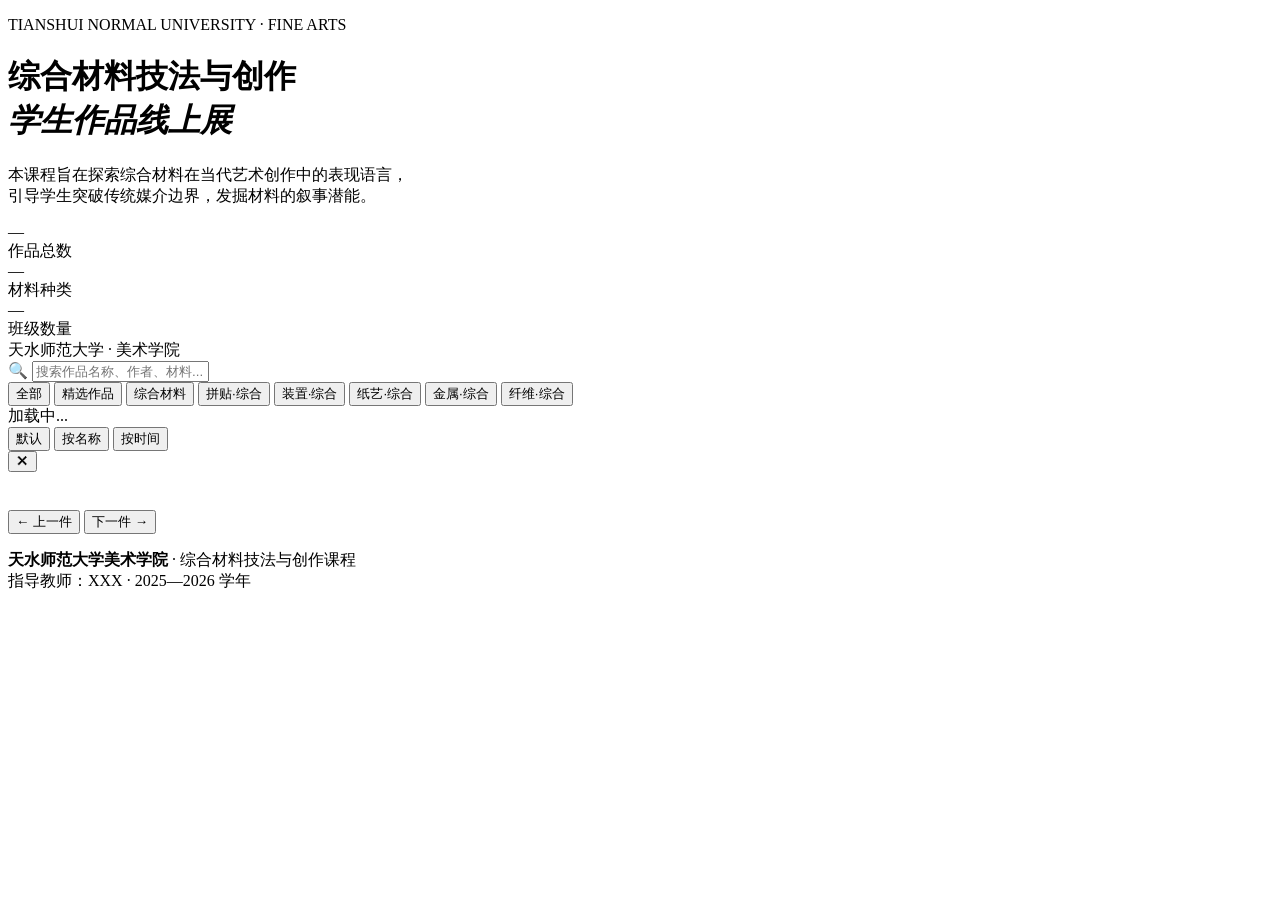
==== index.html @ 0d575ca8 "??? index.html" ====
<!DOCTYPE html>
<html lang="zh-CN">
<head>
  <meta charset="UTF-8">
  <meta name="viewport" content="width=device-width, initial-scale=1.0">
  <meta name="description" content="天水师范大学美术学院 · 综合材料技法与创作课程学生作品线上展">
  <title>综合材料技法与创作 · 学生作品展</title>

  <!-- 字体 -->
  <link rel="preconnect" href="https://fonts.googleapis.com">
  <link rel="preconnect" href="https://fonts.gstatic.com" crossorigin>
  <link href="https://fonts.googleapis.com/css2?family=Noto+Serif+SC:wght@400;600;700&family=Noto+Sans+SC:wght@300;400;500;700&display=swap" rel="stylesheet">

  <!-- 样式 -->
  <link rel="stylesheet" href="css/style.css">
</head>
<body>

  <!-- ===== Header ===== -->
  <header class="site-header">
    <div class="hero">
      <p class="hero-subtitle">TIANSHUI NORMAL UNIVERSITY · FINE ARTS</p>
      <h1 class="hero-title">综合材料技法与创作<br><em>学生作品线上展</em></h1>
      <p class="hero-desc">
        本课程旨在探索综合材料在当代艺术创作中的表现语言，<br>
        引导学生突破传统媒介边界，发掘材料的叙事潜能。
      </p>
    </div>
    <div class="stats-bar">
      <div class="stat-item">
        <div class="stat-number" id="stat-total">—</div>
        <div class="stat-label">作品总数</div>
      </div>
      <div class="stat-item">
        <div class="stat-number" id="stat-mediums">—</div>
        <div class="stat-label">材料种类</div>
      </div>
      <div class="stat-item">
        <div class="stat-number" id="stat-classes">—</div>
        <div class="stat-label">班级数量</div>
      </div>
    </div>
  </header>

  <!-- ===== Navigation ===== -->
  <nav class="main-nav">
    <div class="nav-inner">
      <div class="nav-brand">天水师范大学 <span>· 美术学院</span></div>
    </div>
  </nav>

  <!-- ===== Filter ===== -->
  <section class="filter-section">
    <div class="filter-inner">
      <div class="search-box">
        <span class="search-icon">🔍</span>
        <input type="text" id="search-input" placeholder="搜索作品名称、作者、材料..." autocomplete="off">
      </div>
      <div class="filter-tags">
        <button class="filter-btn active" data-filter="all">全部</button>
        <button class="filter-btn" data-filter="featured">精选作品</button>
        <button class="filter-btn" data-filter="综合材料">综合材料</button>
        <button class="filter-btn" data-filter="拼贴·综合">拼贴·综合</button>
        <button class="filter-btn" data-filter="装置·综合">装置·综合</button>
        <button class="filter-btn" data-filter="纸艺·综合">纸艺·综合</button>
        <button class="filter-btn" data-filter="金属·综合">金属·综合</button>
        <button class="filter-btn" data-filter="纤维·综合">纤维·综合</button>
      </div>
    </div>
  </section>

  <!-- ===== Gallery ===== -->
  <main class="gallery-section">
    <div class="gallery-header">
      <div class="gallery-count" id="result-count">加载中...</div>
      <div class="sort-btns">
        <button class="sort-btn active" data-sort="default">默认</button>
        <button class="sort-btn" data-sort="name">按名称</button>
        <button class="sort-btn" data-sort="date">按时间</button>
      </div>
    </div>

    <!-- Grid -->
    <div class="grid" id="gallery-grid">
      <!-- Cards rendered by JS -->
    </div>

    <!-- Empty State -->
    <div class="empty-state" id="empty-state" style="display:none">
      <div class="empty-icon">🔍</div>
      <p>没有找到匹配的作品<br><span style="font-size:0.85rem;opacity:0.6">试试调整搜索条件或筛选分类</span></p>
    </div>
  </main>

  <!-- ===== Lightbox ===== -->
  <div class="lightbox" id="lightbox" role="dialog" aria-label="作品详情">
    <button class="lightbox-close" id="lb-close" aria-label="关闭">✕</button>
    <div class="lightbox-content">
      <div class="lightbox-image">
        <img id="lb-image" src="" alt="">
      </div>
      <div class="lightbox-info">
        <h2 class="lb-title" id="lb-title"></h2>
        <p class="lb-student" id="lb-student"></p>
        <div class="lb-meta" id="lb-meta"></div>
        <p class="lb-desc" id="lb-desc"></p>
        <div class="lightbox-nav">
          <button class="lb-nav-btn disabled" id="lb-prev">← 上一件</button>
          <button class="lb-nav-btn disabled" id="lb-next">下一件 →</button>
        </div>
      </div>
    </div>
  </div>

  <!-- ===== Footer ===== -->
  <footer class="site-footer">
    <p>
      <strong>天水师范大学美术学院</strong> · 综合材料技法与创作课程<br>
      指导教师：XXX · 2025—2026 学年
    </p>
  </footer>

  <!-- ===== Script ===== -->
  <script src="js/script.js"></script>

</body>
</html>
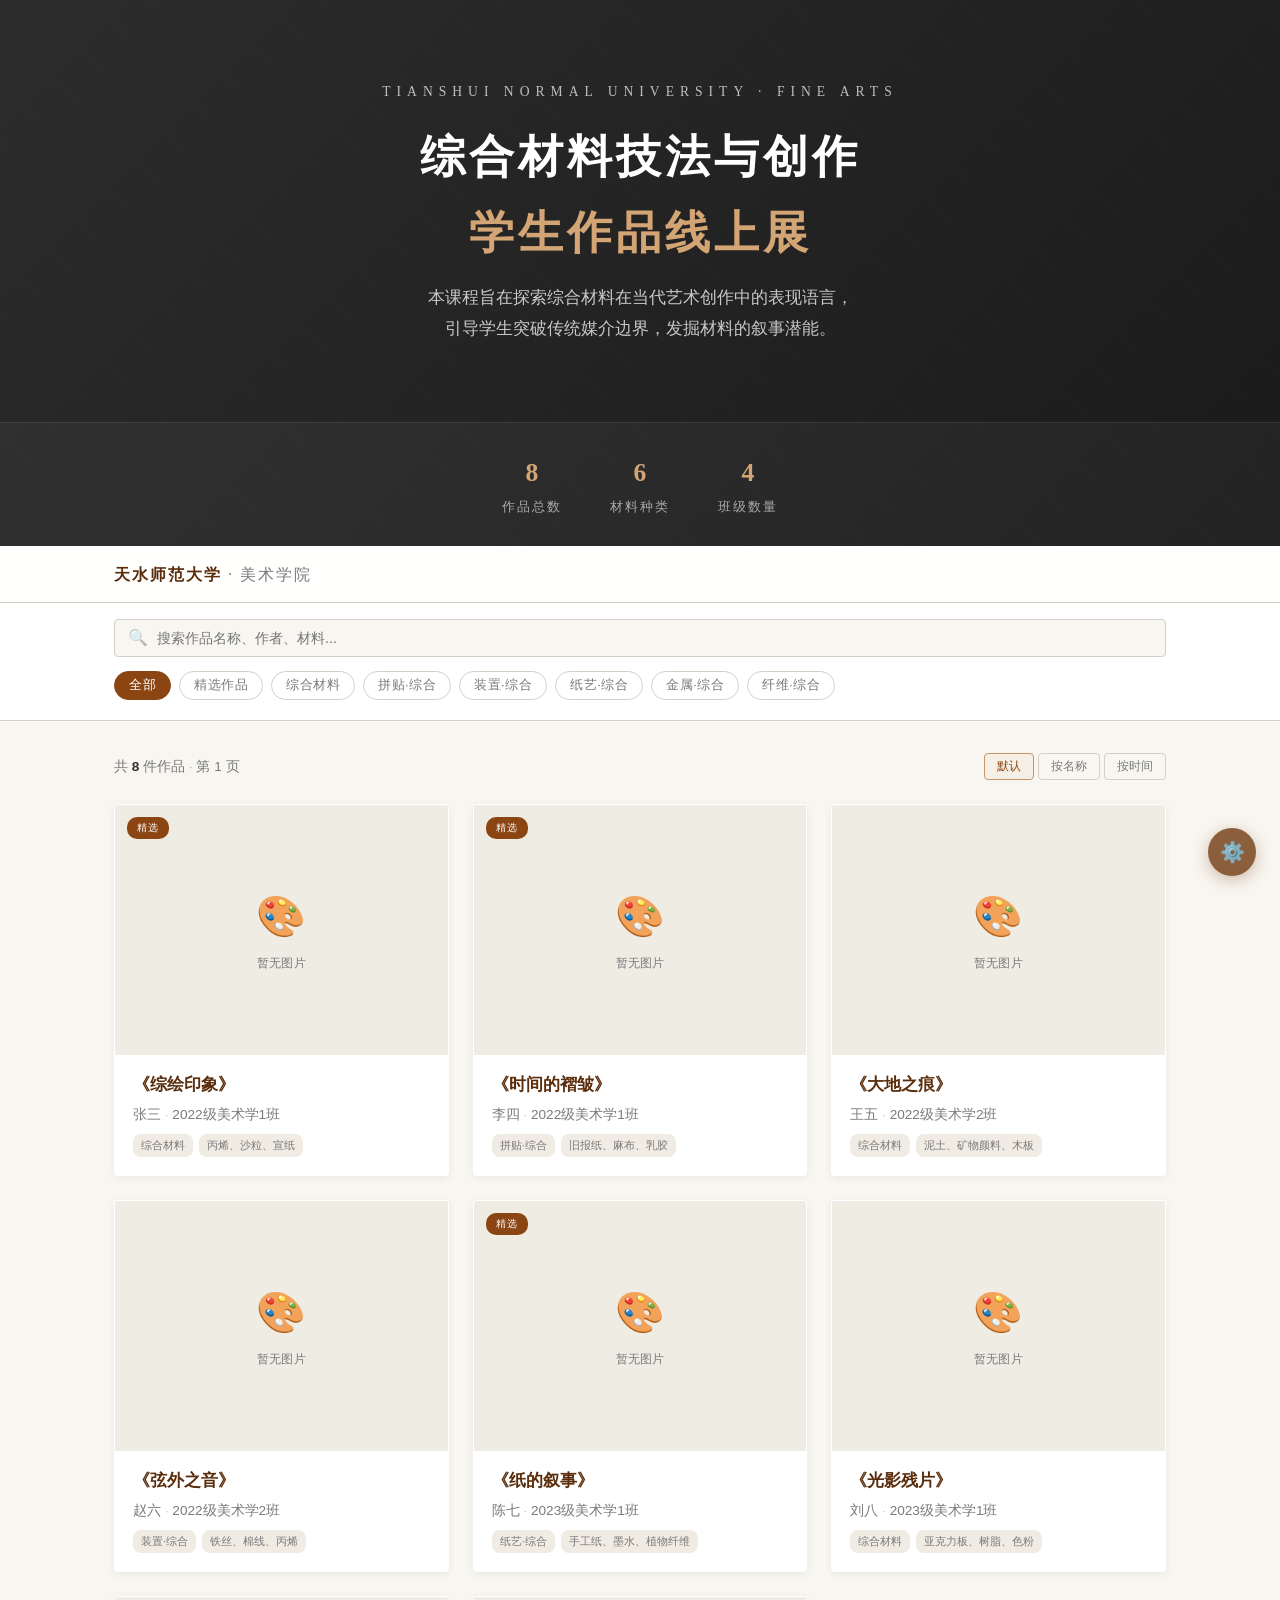
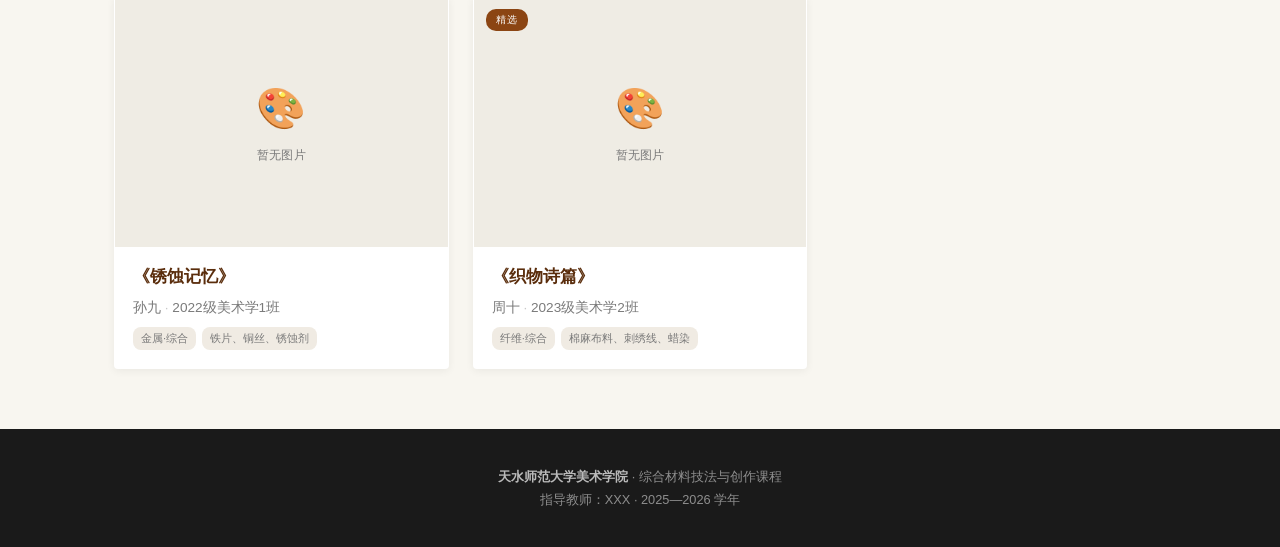
==== commit e1ed4922: "????$???????" ====
--- a/index.html
+++ b/index.html
@@ -13,6 +13,46 @@
 
   <!-- 样式 -->
   <link rel="stylesheet" href="css/style.css">
+  <style>
+    .admin-entry {
+      position: fixed;
+      bottom: 24px;
+      right: 24px;
+      z-index: 100;
+      background: #8b5e3c;
+      color: #fff;
+      width: 48px;
+      height: 48px;
+      border-radius: 50%;
+      display: flex;
+      align-items: center;
+      justify-content: center;
+      text-decoration: none;
+      font-size: 20px;
+      box-shadow: 0 4px 16px rgba(139,94,60,0.4);
+      transition: transform 0.2s, box-shadow 0.2s;
+    }
+    .admin-entry:hover {
+      transform: scale(1.1);
+      box-shadow: 0 6px 24px rgba(139,94,60,0.5);
+    }
+    .admin-entry .tooltip {
+      position: absolute;
+      right: 56px;
+      background: #2c2c2c;
+      color: #fff;
+      padding: 6px 12px;
+      border-radius: 6px;
+      font-size: 13px;
+      white-space: nowrap;
+      opacity: 0;
+      pointer-events: none;
+      transition: opacity 0.2s;
+    }
+    .admin-entry:hover .tooltip {
+      opacity: 1;
+    }
+  </style>
 </head>
 <body>
 
@@ -123,5 +163,11 @@
   <!-- ===== Script ===== -->
   <script src="js/script.js"></script>
 
+  <!-- ===== Admin Entry ===== -->
+  <a href="admin.html" class="admin-entry" title="管理作品" aria-label="管理作品">
+    <span class="tooltip">管理作品</span>
+    ⚙️
+  </a>
+
 </body>
 </html>
--- a/css/style.css
+++ b/css/style.css
@@ -0,0 +1,624 @@
+/* ============================================
+   天水师范大学 · 综合材料技法与创作课程
+   学生作品在线展厅
+   ============================================ */
+
+/* ===== CSS Variables ===== */
+:root {
+  --color-bg: #f8f6f0;
+  --color-bg-alt: #efece4;
+  --color-text: #2c2c2c;
+  --color-text-light: #7a7a7a;
+  --color-accent: #8b4513;
+  --color-accent-light: #c4956a;
+  --color-accent-dark: #5a2d0c;
+  --color-border: #d4cfc4;
+  --color-card-bg: #ffffff;
+  --color-overlay: rgba(0, 0, 0, 0.85);
+  --color-tag-bg: #f0ebe3;
+  --color-highlight: #d4a574;
+  --font-serif: "Noto Serif SC", "Source Han Serif SC", "STSong", Georgia, "Songti SC", serif;
+  --font-sans: "Noto Sans SC", "PingFang SC", "Microsoft YaHei", "Helvetica Neue", Arial, sans-serif;
+  --shadow-sm: 0 2px 8px rgba(0,0,0,0.06);
+  --shadow-md: 0 4px 20px rgba(0,0,0,0.10);
+  --shadow-lg: 0 8px 40px rgba(0,0,0,0.15);
+  --radius: 4px;
+  --transition: 0.3s cubic-bezier(0.4, 0, 0.2, 1);
+}
+
+/* ===== Reset & Base ===== */
+*, *::before, *::after {
+  margin: 0;
+  padding: 0;
+  box-sizing: border-box;
+}
+
+html {
+  scroll-behavior: smooth;
+}
+
+body {
+  font-family: var(--font-sans);
+  background: var(--color-bg);
+  color: var(--color-text);
+  line-height: 1.7;
+  -webkit-font-smoothing: antialiased;
+}
+
+a { color: inherit; text-decoration: none; }
+img { display: block; max-width: 100%; }
+ul, ol { list-style: none; }
+button { cursor: pointer; border: none; background: none; font-family: inherit; }
+
+/* ===== Header / Hero ===== */
+.site-header {
+  background: linear-gradient(135deg, #2c2c2c 0%, #1a1a1a 100%);
+  color: #fff;
+  padding: 0;
+  position: relative;
+  overflow: hidden;
+}
+
+.site-header::before {
+  content: '';
+  position: absolute;
+  top: 0; left: 0; right: 0; bottom: 0;
+  background: repeating-linear-gradient(
+    45deg,
+    transparent,
+    transparent 40px,
+    rgba(255,255,255,0.02) 40px,
+    rgba(255,255,255,0.02) 41px
+  );
+  pointer-events: none;
+}
+
+.hero {
+  position: relative;
+  z-index: 1;
+  max-width: 1100px;
+  margin: 0 auto;
+  padding: 80px 24px 50px;
+  text-align: center;
+}
+
+.hero-subtitle {
+  font-family: var(--font-serif);
+  font-size: 0.85rem;
+  letter-spacing: 6px;
+  text-transform: uppercase;
+  opacity: 0.7;
+  margin-bottom: 16px;
+}
+
+.hero-title {
+  font-family: var(--font-serif);
+  font-size: clamp(1.8rem, 4vw, 2.8rem);
+  font-weight: 700;
+  letter-spacing: 4px;
+  margin-bottom: 12px;
+}
+
+.hero-title em {
+  font-style: normal;
+  color: var(--color-highlight);
+}
+
+.hero-desc {
+  font-size: 1.05rem;
+  opacity: 0.75;
+  max-width: 560px;
+  margin: 0 auto 28px;
+  line-height: 1.8;
+}
+
+/* ===== Stats Bar ===== */
+.stats-bar {
+  display: flex;
+  justify-content: center;
+  gap: 48px;
+  flex-wrap: wrap;
+  padding: 28px 24px;
+  background: rgba(255,255,255,0.04);
+  border-top: 1px solid rgba(255,255,255,0.08);
+}
+
+.stat-item {
+  text-align: center;
+}
+
+.stat-number {
+  font-family: var(--font-serif);
+  font-size: 1.6rem;
+  font-weight: 700;
+  color: var(--color-highlight);
+}
+
+.stat-label {
+  font-size: 0.8rem;
+  opacity: 0.6;
+  letter-spacing: 2px;
+  margin-top: 2px;
+}
+
+/* ===== Navigation ===== */
+.main-nav {
+  background: #fff;
+  border-bottom: 1px solid var(--color-border);
+  position: sticky;
+  top: 0;
+  z-index: 100;
+  backdrop-filter: blur(12px);
+  background: rgba(255,255,255,0.92);
+}
+
+.nav-inner {
+  max-width: 1100px;
+  margin: 0 auto;
+  padding: 0 24px;
+  display: flex;
+  align-items: center;
+  justify-content: space-between;
+  height: 56px;
+}
+
+.nav-brand {
+  font-family: var(--font-serif);
+  font-size: 1rem;
+  font-weight: 700;
+  color: var(--color-accent-dark);
+  letter-spacing: 2px;
+}
+
+.nav-brand span {
+  color: var(--color-text-light);
+  font-weight: 400;
+}
+
+/* ===== Search & Filter ===== */
+.filter-section {
+  background: #fff;
+  border-bottom: 1px solid var(--color-border);
+  padding: 16px 0 20px;
+}
+
+.filter-inner {
+  max-width: 1100px;
+  margin: 0 auto;
+  padding: 0 24px;
+}
+
+.search-box {
+  position: relative;
+  margin-bottom: 14px;
+}
+
+.search-box input {
+  width: 100%;
+  padding: 10px 16px 10px 42px;
+  border: 1px solid var(--color-border);
+  border-radius: var(--radius);
+  font-size: 0.9rem;
+  background: var(--color-bg);
+  transition: var(--transition);
+  outline: none;
+}
+
+.search-box input:focus {
+  border-color: var(--color-accent-light);
+  box-shadow: 0 0 0 3px rgba(196, 149, 106, 0.15);
+}
+
+.search-box .search-icon {
+  position: absolute;
+  left: 14px;
+  top: 50%;
+  transform: translateY(-50%);
+  opacity: 0.4;
+  font-size: 1rem;
+}
+
+.filter-tags {
+  display: flex;
+  flex-wrap: wrap;
+  gap: 8px;
+}
+
+.filter-btn {
+  padding: 5px 14px;
+  font-size: 0.8rem;
+  border: 1px solid var(--color-border);
+  border-radius: 20px;
+  background: transparent;
+  color: var(--color-text-light);
+  transition: var(--transition);
+  letter-spacing: 0.5px;
+}
+
+.filter-btn:hover {
+  border-color: var(--color-accent-light);
+  color: var(--color-accent);
+}
+
+.filter-btn.active {
+  background: var(--color-accent);
+  border-color: var(--color-accent);
+  color: #fff;
+}
+
+/* ===== Gallery Grid ===== */
+.gallery-section {
+  max-width: 1100px;
+  margin: 0 auto;
+  padding: 32px 24px 60px;
+}
+
+.gallery-header {
+  display: flex;
+  justify-content: space-between;
+  align-items: center;
+  margin-bottom: 24px;
+  flex-wrap: wrap;
+  gap: 8px;
+}
+
+.gallery-count {
+  font-size: 0.85rem;
+  color: var(--color-text-light);
+}
+
+.gallery-count strong {
+  color: var(--color-text);
+}
+
+.sort-btns {
+  display: flex;
+  gap: 4px;
+}
+
+.sort-btn {
+  padding: 4px 12px;
+  font-size: 0.78rem;
+  border: 1px solid var(--color-border);
+  border-radius: var(--radius);
+  color: var(--color-text-light);
+  transition: var(--transition);
+}
+
+.sort-btn:hover,
+.sort-btn.active {
+  color: var(--color-accent);
+  border-color: var(--color-accent-light);
+  background: rgba(196, 149, 106, 0.08);
+}
+
+/* ===== Grid ===== */
+.grid {
+  display: grid;
+  grid-template-columns: repeat(auto-fill, minmax(300px, 1fr));
+  gap: 24px;
+}
+
+/* ===== Card ===== */
+.card {
+  background: var(--color-card-bg);
+  border-radius: var(--radius);
+  overflow: hidden;
+  box-shadow: var(--shadow-sm);
+  transition: var(--transition);
+  cursor: pointer;
+  border: 1px solid transparent;
+}
+
+.card:hover {
+  box-shadow: var(--shadow-md);
+  transform: translateY(-3px);
+  border-color: var(--color-border);
+}
+
+.card-image-wrap {
+  position: relative;
+  overflow: hidden;
+  aspect-ratio: 4 / 3;
+  background: var(--color-bg-alt);
+}
+
+.card-image-wrap img {
+  width: 100%;
+  height: 100%;
+  object-fit: cover;
+  transition: transform 0.5s ease;
+}
+
+.card:hover .card-image-wrap img {
+  transform: scale(1.05);
+}
+
+.card-badge {
+  position: absolute;
+  top: 12px;
+  left: 12px;
+  background: var(--color-accent);
+  color: #fff;
+  font-size: 0.65rem;
+  padding: 2px 10px;
+  border-radius: 10px;
+  letter-spacing: 1px;
+  opacity: 0;
+  transform: translateY(-4px);
+  transition: var(--transition);
+}
+
+.card-badge.show {
+  opacity: 1;
+  transform: translateY(0);
+}
+
+.card-body {
+  padding: 16px 18px 18px;
+}
+
+.card-title {
+  font-family: var(--font-serif);
+  font-size: 1.05rem;
+  font-weight: 600;
+  margin-bottom: 4px;
+  color: var(--color-accent-dark);
+}
+
+.card-student {
+  font-size: 0.85rem;
+  color: var(--color-text-light);
+  margin-bottom: 8px;
+}
+
+.card-tags {
+  display: flex;
+  flex-wrap: wrap;
+  gap: 6px;
+}
+
+.card-tag {
+  font-size: 0.7rem;
+  padding: 2px 8px;
+  background: var(--color-tag-bg);
+  border-radius: 8px;
+  color: var(--color-text-light);
+}
+
+/* ===== Empty State ===== */
+.empty-state {
+  text-align: center;
+  padding: 80px 24px;
+  color: var(--color-text-light);
+}
+
+.empty-state .empty-icon {
+  font-size: 3rem;
+  margin-bottom: 12px;
+  opacity: 0.3;
+}
+
+.empty-state p {
+  font-size: 0.95rem;
+}
+
+/* ===== Lightbox ===== */
+.lightbox {
+  position: fixed;
+  inset: 0;
+  z-index: 1000;
+  background: var(--color-overlay);
+  display: flex;
+  align-items: center;
+  justify-content: center;
+  opacity: 0;
+  visibility: hidden;
+  transition: opacity 0.35s ease, visibility 0.35s ease;
+  padding: 24px;
+}
+
+.lightbox.open {
+  opacity: 1;
+  visibility: visible;
+}
+
+.lightbox-close {
+  position: absolute;
+  top: 20px;
+  right: 24px;
+  width: 44px;
+  height: 44px;
+  display: flex;
+  align-items: center;
+  justify-content: center;
+  font-size: 1.6rem;
+  color: #fff;
+  opacity: 0.6;
+  transition: var(--transition);
+  border-radius: 50%;
+  background: rgba(255,255,255,0.08);
+}
+
+.lightbox-close:hover {
+  opacity: 1;
+  background: rgba(255,255,255,0.15);
+}
+
+.lightbox-content {
+  display: flex;
+  gap: 40px;
+  max-width: 1000px;
+  width: 100%;
+  max-height: 85vh;
+  align-items: flex-start;
+}
+
+.lightbox-image {
+  flex: 0 0 auto;
+  width: clamp(280px, 50%, 500px);
+  border-radius: var(--radius);
+  overflow: hidden;
+  box-shadow: 0 8px 40px rgba(0,0,0,0.4);
+}
+
+.lightbox-image img {
+  width: 100%;
+  display: block;
+}
+
+.lightbox-info {
+  flex: 1;
+  min-width: 0;
+  color: #fff;
+  padding-top: 8px;
+}
+
+.lightbox-info .lb-title {
+  font-family: var(--font-serif);
+  font-size: 1.5rem;
+  font-weight: 700;
+  margin-bottom: 4px;
+}
+
+.lightbox-info .lb-student {
+  font-size: 1rem;
+  opacity: 0.7;
+  margin-bottom: 16px;
+}
+
+.lightbox-info .lb-meta {
+  display: flex;
+  flex-wrap: wrap;
+  gap: 8px;
+  margin-bottom: 16px;
+}
+
+.lightbox-info .lb-meta-item {
+  font-size: 0.78rem;
+  padding: 4px 10px;
+  border: 1px solid rgba(255,255,255,0.2);
+  border-radius: 12px;
+  opacity: 0.75;
+}
+
+.lightbox-info .lb-desc {
+  font-size: 0.92rem;
+  line-height: 1.8;
+  opacity: 0.8;
+}
+
+.lightbox-nav {
+  display: flex;
+  gap: 12px;
+  margin-top: 28px;
+}
+
+.lb-nav-btn {
+  padding: 8px 18px;
+  border: 1px solid rgba(255,255,255,0.25);
+  border-radius: var(--radius);
+  color: #fff;
+  font-size: 0.8rem;
+  transition: var(--transition);
+}
+
+.lb-nav-btn:hover {
+  background: rgba(255,255,255,0.1);
+  border-color: rgba(255,255,255,0.4);
+}
+
+.lb-nav-btn.disabled {
+  opacity: 0.3;
+  cursor: default;
+}
+
+/* ===== Footer ===== */
+.site-footer {
+  background: #1a1a1a;
+  color: rgba(255,255,255,0.5);
+  text-align: center;
+  padding: 36px 24px;
+  font-size: 0.8rem;
+  line-height: 1.8;
+}
+
+.site-footer strong {
+  color: rgba(255,255,255,0.7);
+}
+
+/* ===== Responsive ===== */
+@media (max-width: 768px) {
+  .hero { padding: 48px 20px 36px; }
+  .hero-desc { font-size: 0.92rem; }
+  .stats-bar { gap: 24px; padding: 20px 16px; }
+
+  .lightbox-content {
+    flex-direction: column;
+    align-items: center;
+    gap: 20px;
+  }
+
+  .lightbox-image {
+    width: 100%;
+    max-width: 400px;
+  }
+
+  .lightbox-info {
+    text-align: center;
+  }
+
+  .lightbox-info .lb-meta {
+    justify-content: center;
+  }
+
+  .lightbox-nav {
+    justify-content: center;
+  }
+
+  .grid {
+    grid-template-columns: repeat(auto-fill, minmax(250px, 1fr));
+    gap: 16px;
+  }
+}
+
+@media (max-width: 480px) {
+  .grid {
+    grid-template-columns: 1fr;
+  }
+
+  .nav-inner { padding: 0 16px; }
+  .gallery-section { padding: 20px 16px 40px; }
+  .filter-inner { padding: 0 16px; }
+}
+
+/* ===== Scrollbar ===== */
+::-webkit-scrollbar { width: 6px; }
+::-webkit-scrollbar-track { background: var(--color-bg); }
+::-webkit-scrollbar-thumb { background: var(--color-border); border-radius: 3px; }
+::-webkit-scrollbar-thumb:hover { background: var(--color-accent-light); }
+
+/* ===== Loading Skeleton ===== */
+@keyframes shimmer {
+  0% { background-position: -200% 0; }
+  100% { background-position: 200% 0; }
+}
+
+.skeleton {
+  background: linear-gradient(
+    90deg,
+    var(--color-bg-alt) 25%,
+    #e8e3d8 50%,
+    var(--color-bg-alt) 75%
+  );
+  background-size: 200% 100%;
+  animation: shimmer 1.5s infinite;
+  border-radius: var(--radius);
+}
+
+/* ===== Print ===== */
+@media print {
+  .site-header { background: #fff !important; color: #000 !important; }
+  .main-nav, .filter-section, .lightbox { display: none !important; }
+  .card { break-inside: avoid; box-shadow: none; border: 1px solid #ddd; }
+}
